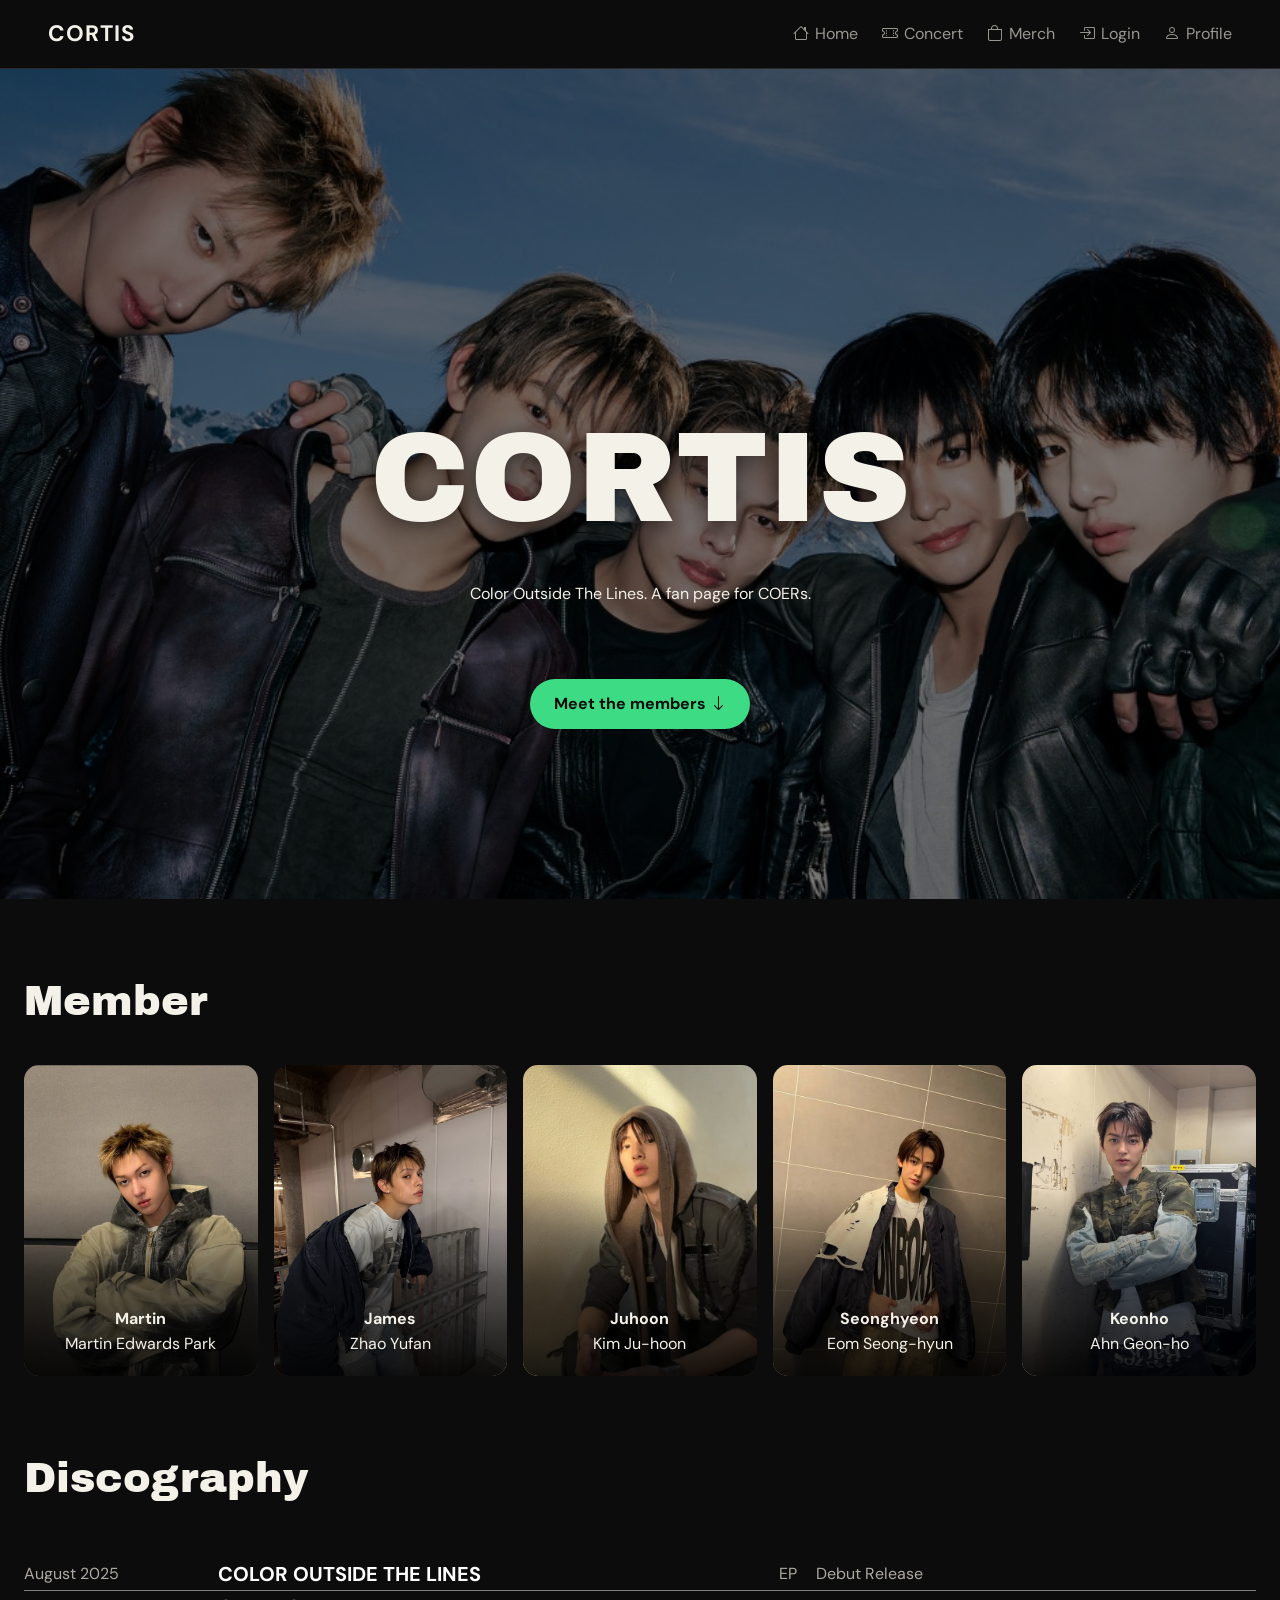
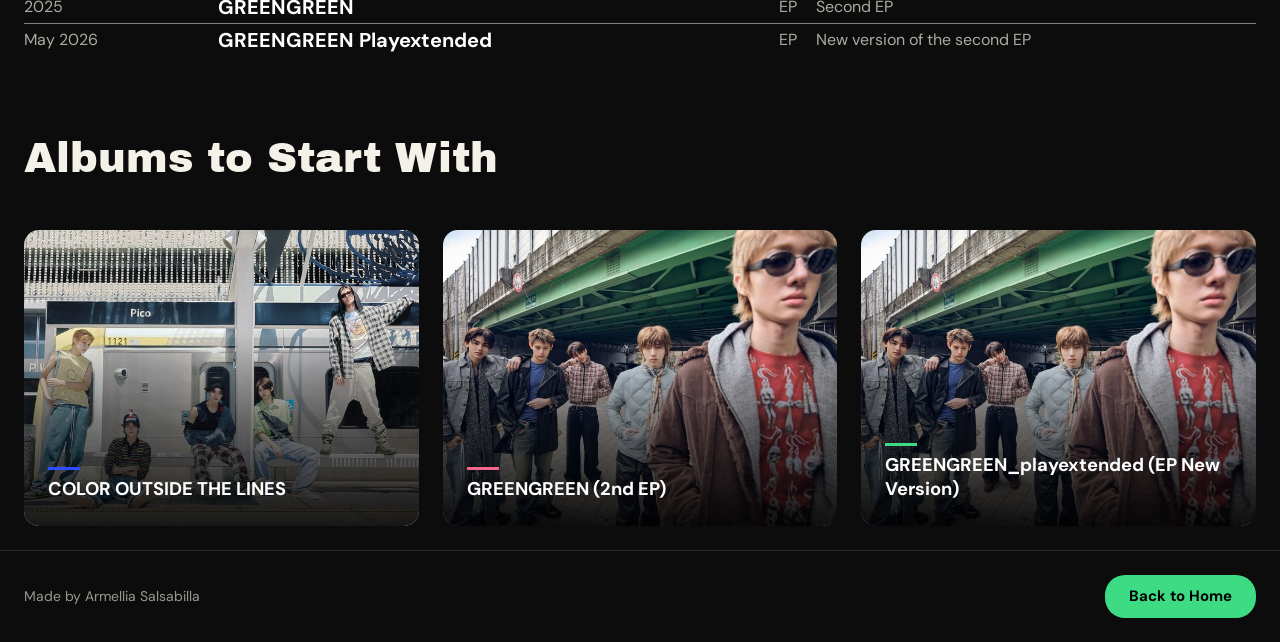
==== index.html @ 617e4e7e "update all" ====
<!DOCTYPE html>
<html lang="id">
<head>
    <meta charset="UTF-8">
    <meta name="viewport" content="width=device-width, initial-scale=1.0">
    <title>Cortis</title>
    <link rel="icon" href="images/logo.png" type="image/png">
    <link rel="preconnect" href="https://fonts.googleapis.com">
    <link rel="preconnect" href="https://fonts.gstatic.com" crossorigin>
    <link rel="stylesheet" href="https://fonts.googleapis.com/css2?family=Archivo+Black&family=DM+Sans:wght@400;700&display=swap">
    <link rel="stylesheet" href="https://cdn.jsdelivr.net/npm/bootstrap-icons@1.11.3/font/bootstrap-icons.min.css">
    <link rel="stylesheet" href="css/style.css">
</head>
<body>
    <header class="navbar">
        <div class="header">
            <div class="left-header"><a href="#home">CORTIS</a></div>
            <nav class="right-navbar">
            <ul>
                <li class="home"><a href="#beranda"><i class="bi bi-house"></i> Home</a></li>
                <li class="home"><a href="concert.html"><i class="bi bi-ticket-perforated"></i> Concert</a></li>
                <li class="home"><a href="merch.html"><i class="bi bi-bag"></i> Merch</a></li>
                <li class="home"><a href="login.html"><i class="bi bi-box-arrow-in-right"></i> Login</a></li>
                <li class="home"><a href="profile.html"><i class="bi bi-person"></i> Profile</a></li>
            </ul>
        </nav>
        </div>
    </header>

    <div class="container">
        <main>
            <section class="hero" id="beranda">
                <img src="images/full-memb.jpeg" alt="Foto grup CORTIS">

                <div class="hero-panel hero-panel-left"></div>
                <div class="hero-panel hero-panel-right"></div>

                <div class="hero-content">
                    <h1>CORTIS</h1>
                    <p>Color Outside The Lines. A fan page for COERs.</p>
                    <a class="btn" href="#anggota">Meet the members <i class="bi bi-arrow-down"></i></a>
                </div>
            </section>

            <section class="member" id="anggota">
                <h3>Member</h3>
                <div class="card-member">
                    <div class="card-martin">
                        <img src="images/martin.jpg" alt="Martin">
                        <strong>Martin</strong>
                        <span>Martin Edwards Park</span>
                    </div>
                    <div class="card-james">
                        <img src="images/james.jpg" alt="">
                        <strong>James</strong>
                        <span>Zhao Yufan</span>
                    </div>
                    <div class="card-juhoon">
                        <img src="images/juhoon.jpg" alt="">
                        <strong>Juhoon</strong>
                        <span>Kim Ju-hoon</span>
                    </div>
                    <div class="card-eom">
                        <img src="images/sean.jpg" alt="">
                        <strong>Seonghyeon</strong>
                        <span>Eom Seong-hyun</span>
                    </div>
                    <div class="card-keonho">
                        <img src="images/keonho.jpg" alt="">
                        <strong>Keonho</strong>
                        <span>Ahn Geon-ho</span>
                    </div>
                </div>
            </section>

            <section class="diskografi" id="diskografi">
                <h3>Discography</h3>
                <div class="table-wrap">
                    <table rules="rows">
                        <tbody>
                            <tr>
                                <td>August 2025</td>
                                <td class="color-outside-the-lines">COLOR OUTSIDE THE LINES</td>
                                <td>EP</td>
                                <td>Debut Release</td>
                            </tr>
                            <tr>
                                <td>2025</td>
                                <td class="greengreen">GREENGREEN</td>
                                <td>EP</td>
                                <td>Second EP</td>
                            </tr>
                            <tr>
                                <td>May 2026</td>
                                <td class="greengreen-new">GREENGREEN Playextended</td>
                                <td>EP</td>
                                <td>New version of the second EP</td>
                            </tr>
                        </tbody>
                    </table>
                </div>
            </section>

            <section class="album">
                <h3>Albums to Start With</h3>
                <div class="card-cortis">
                    <img src="images/album-1.jpg" alt="Cover COLOR OUTSIDE THE LINES">
                    <div class="color-outside-the-lines">COLOR OUTSIDE THE LINES</div>
                </div>
                <div class="card-greengreen">
                    <img src="images/album-2.jpg" alt="Cover GREENGREEN">
                    <div class="greengreen">GREENGREEN (2nd EP)</div>
                </div>
                <div class="card-newgreengreen">
                    <img src="images/album-2.jpg" alt="Cover GREENGREEN Playextended">
                    <div class="greengreen-new">GREENGREEN_playextended (EP New Version)</div>
                </div>
            </section>
        </main>
    </div>

    <footer>
        <p>Made by Armellia Salsabilla</p>
        <a href="#home">Back to Home</a>
    </footer>

</body>
</html>
---- css/style.css ----
:root {
  --bg:       #0c0c0d;
  --surface:  #1a1a1c;
  --line:     #2a2a2c;
  --text:     #f4f1e8;
  --text-dim: #9a978f;
  --yellow:   #ffe14d;
  --blue:     #2f4bff;
  --green:    #3ddc84;
  --rose:     #f0668c;
  --red:      #d9382b;

  --space-1: 8px;
  --space-2: 16px;
  --space-3: 24px;
  --space-4: 48px;
  --space-5: 80px;

  --radius: 8px;
  --container: 1000px;
}

*, *::before, *::after {
  box-sizing: border-box;
  margin: 0;
  padding: 0;
}

html {
  scroll-behavior: smooth;
  scroll-padding-top: 80px;
}

body {
  font-family: "DM Sans", Arial, sans-serif;
  font-size: 16px;
  line-height: 1.6;
  color: var(--text);
  background: var(--bg);
}

h1, h2, h3 {
  font-family: "Archivo Black", "Arial Black", sans-serif;
  font-weight: 400;
  line-height: 1.1;
}

h3 {                          
  font-size: clamp(1.8rem, 4vw, 2.6rem);
  margin-bottom: var(--space-3);
}

img { max-width: 100%; display: block; }
a { color: var(--green); }

.home a {
    display: flex;
    align-items: center;
    gap: 6px;
}

.btn,
footer a {
    display: inline-flex;
    align-items: center;
    gap: 8px;
}

h3 i {
    margin-right: 8px;
    color: var(--green);
}

.navbar {
    position: sticky;
    top: 0;
    z-index: 100;
    background: var(--bg);
    border-bottom: 1px solid var(--line);
    justify-content: center;
}

.hero {
    position: relative;
    min-height: 85vh;
    display: grid;
    place-items: center;
    overflow: hidden;
    background: var(--surface);
    min-height: calc(100vh - 70px);
}

.hero > img {
    position: absolute;       
    inset: 0;             
    width: 100%;
    height: 100%;
    object-fit: cover;   
    object-position: center 30%;        
    z-index: 0;
}

.hero-content {
    display: flex;
    justify-content: center;
    flex-direction: column;
    align-items: center;
    margin: 8rem;
    position: relative;
    z-index: 2;
    text-align: center;
    padding: 0 var(--space-2);
}

.hero-content h1 {
    padding-bottom: 2rem;
    font-size: clamp(3.5rem, 12vw, 8rem);
    text-shadow: 0 4px 24px rgba(0, 0, 0, 0.6);
}

.hero-content p {
    padding-bottom: 3rem;
}

.hero::before {
    content: "";
    position: absolute;
    inset: 0;
    background: rgba(0, 0, 0, 0.5);
    z-index: 1;
}

.header {
    display: flex;
    justify-content: space-between;
    align-items: center;
    padding: var(--space-2) var(--space-4);
}

.left-header a {
  font-size: 1.4rem;
  font-weight: 700;
  letter-spacing: 1px;
  color: var(--text);
  text-decoration: none;
}

.right-navbar ul {
  display: flex;
  gap: var(--space-3);
  list-style: none;
}

.home a {
  color: var(--text-dim);
  text-decoration: none;
}

.home a:hover,
.home a:focus-visible { color: var(--green); }

.btn {
  display: inline-block;
  margin-top: var(--space-3);
  padding: 12px 24px;
  background: var(--green);
  color: var(--bg);
  font-weight: 700;
  text-decoration: none;
  border-radius: 99px;
}

.btn:hover { background: var(--text); }

.member {
    padding: 1.5rem;
    padding-top: 5rem;
}

.card-member {
    display: grid;
    justify-content: center;
    text-align: center;
    grid-template-columns: repeat(5, 1fr); 
    gap: var(--space-2);
    width: 100%;
    padding-top: 1rem;
}

.card-member > div {
    position: relative;
    display: flex;
    flex-direction: column;
    justify-content: flex-end;
    aspect-ratio: 3 / 4;
    overflow: hidden;
    border-radius: 15px;
    padding: 0;
}

.card-member > div::before {
    content: "";
    position: absolute;
    inset: 0;
    z-index: 1;
    background: linear-gradient(
        to top,
        rgba(0, 0, 0, 0.9) 0%,
        rgba(0, 0, 0, 0.6) 30%,
        transparent 60%
    );
}

.card-member img {
    grid-area: 1 / 1 / 4 / 2;
    width: 100%;
    height: 100%;
    position: absolute;
    object-fit: cover;
    object-position: center top;       
    transition: transform 0.3s;
    margin: 0;
}

.card-member strong,
.card-member span {
  position: relative;
  z-index: 2;
  display: block;
}

.card-member span { padding-bottom: 1.2rem; }

.diskografi {
    padding: 1.5rem;
    padding-top: 3.5rem;
    justify-content: center;
    width: 100%;
}

table {
    width: 100%;
    border-collapse: collapse;
}

.color-outside-the-lines, .greengreen, .greengreen-new {
    font-size: 20px;
    font-weight: bold;
    color: white;
}

.table-wrap {
    display: block;
    justify-content: center;
    align-items: center;
    width: 100%;
    padding-top: 2rem;
    overflow-x: auto;
    color: #adaaa0;
}

.album {
    display: grid;
    grid-template-columns: repeat(3, 1fr);
    gap: var(--space-3);
    padding: 1.5rem;
    padding-top: 3.5rem;
}

.album h3 { grid-column: 1 / -1; }

.album > div {
    position: relative;
    display: flex;
    flex-direction: column;
    justify-content: flex-end; 
    aspect-ratio: 4 / 3;   
    overflow: hidden;
    border-radius: 15px;
}

.album img {
    position: absolute;
    inset: 0;
    width: 100%;
    height: 100%;
    object-fit: cover;
    object-position: center;
    transition: transform 0.3s;
}

.album > div:hover img { transform: scale(1.05); }

.album > div::before {
    content: "";
    position: absolute;
    inset: 0;
    z-index: 1;
    background: linear-gradient(
        to top,
        rgba(0, 0, 0, 0.9) 0%,
        rgba(0, 0, 0, 0.5) 35%,
        transparent 65%
    );
}

/* judul album di dalam frame foto */
.album .color-outside-the-lines,
.album .greengreen,
.album .greengreen-new {
    position: relative;
    z-index: 2;
    padding: var(--space-3);
    font-size: 1.15rem;
    line-height: 1.3;
}

.album .color-outside-the-lines::before,
.album .greengreen::before,
.album .greengreen-new::before {
    content: "";
    display: block;
    width: 32px;
    height: 3px;
    margin-bottom: var(--space-1);
    background: var(--blue);
}
.album .greengreen::before     { background: var(--rose); }
.album .greengreen-new::before { background: var(--green); }

footer {
    display: flex;
    justify-content: space-between;
    align-items: center;
    padding: var(--space-3) 0;
    border-top: 1px solid var(--line);
    color: var(--text-dim);
    font-size: 14px;
    padding-left: 1.5rem;
    padding-right: 1.5rem;
}

footer a {
    background: var(--green);
    border-radius: 20px;
    color: black;
    padding: 0.6rem 1.5rem;
    text-decoration: none;
    font-weight: bold;
    font-size: 15px;
}
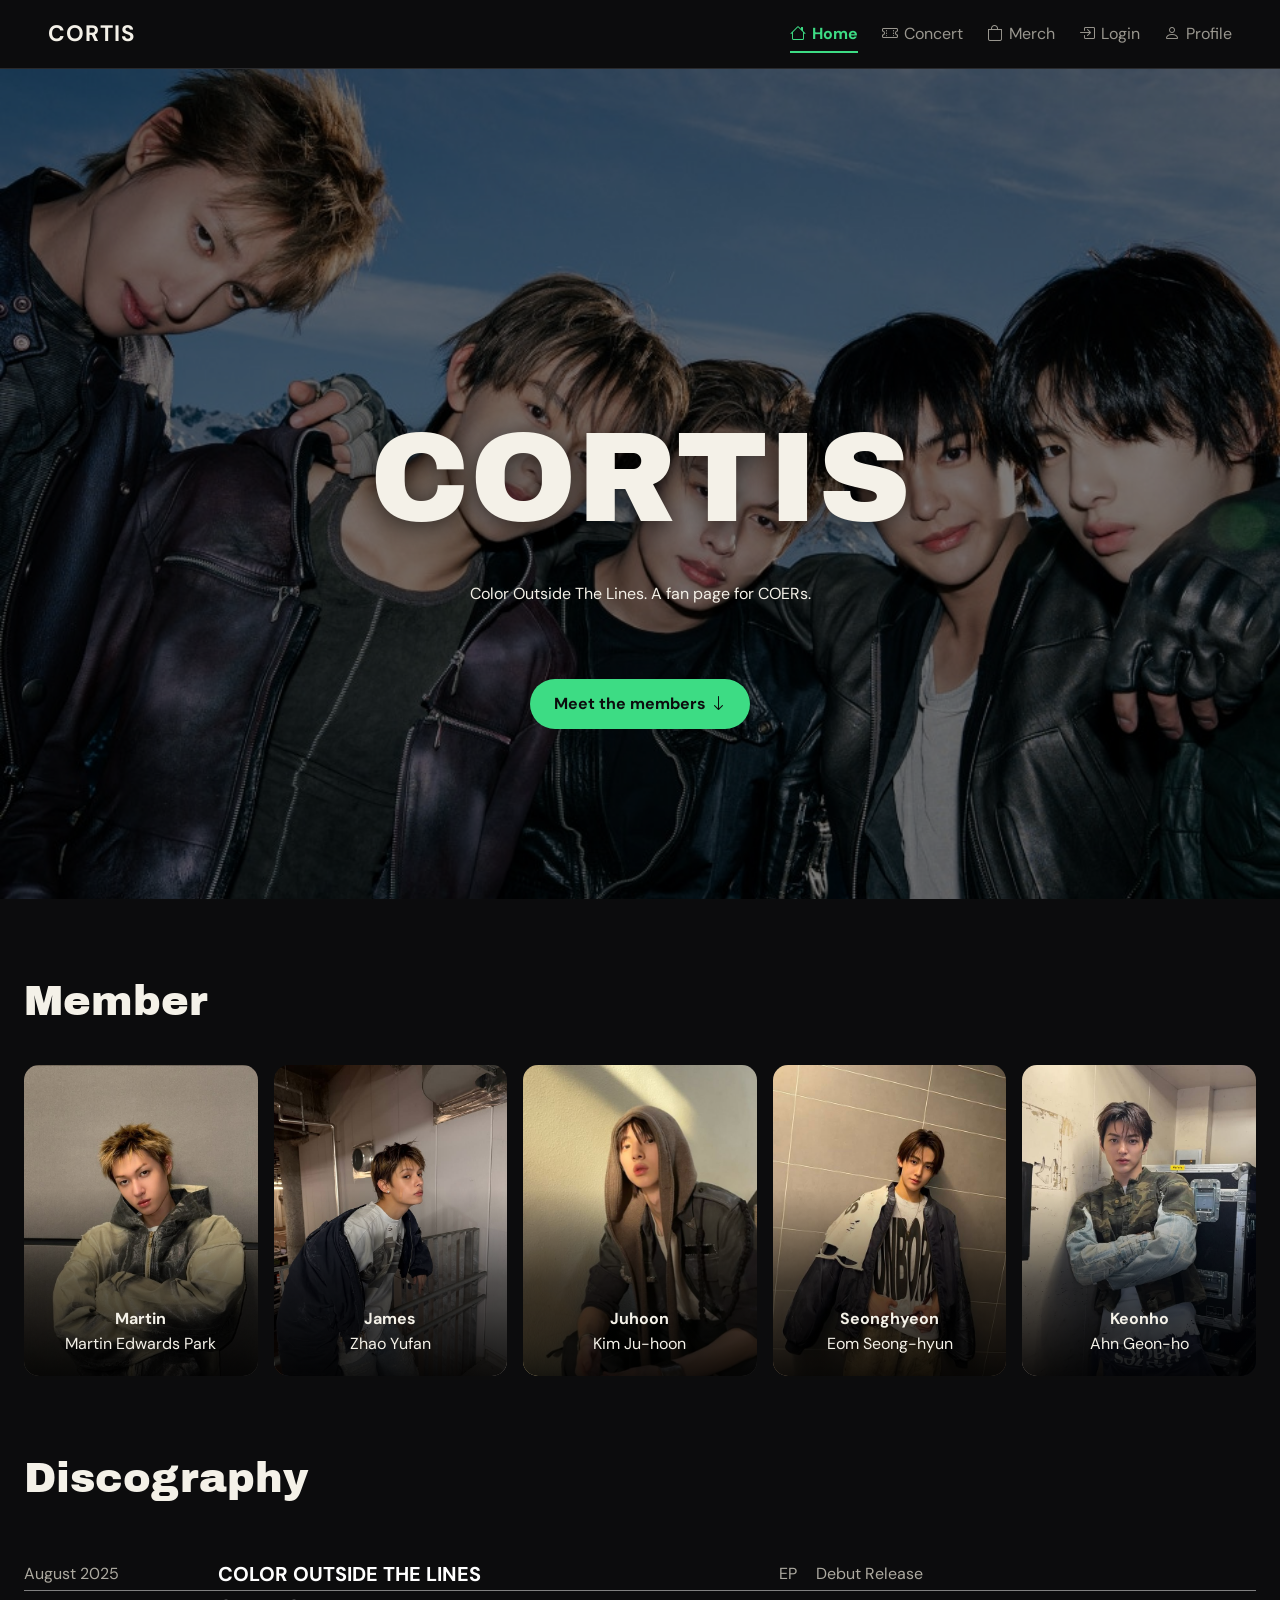
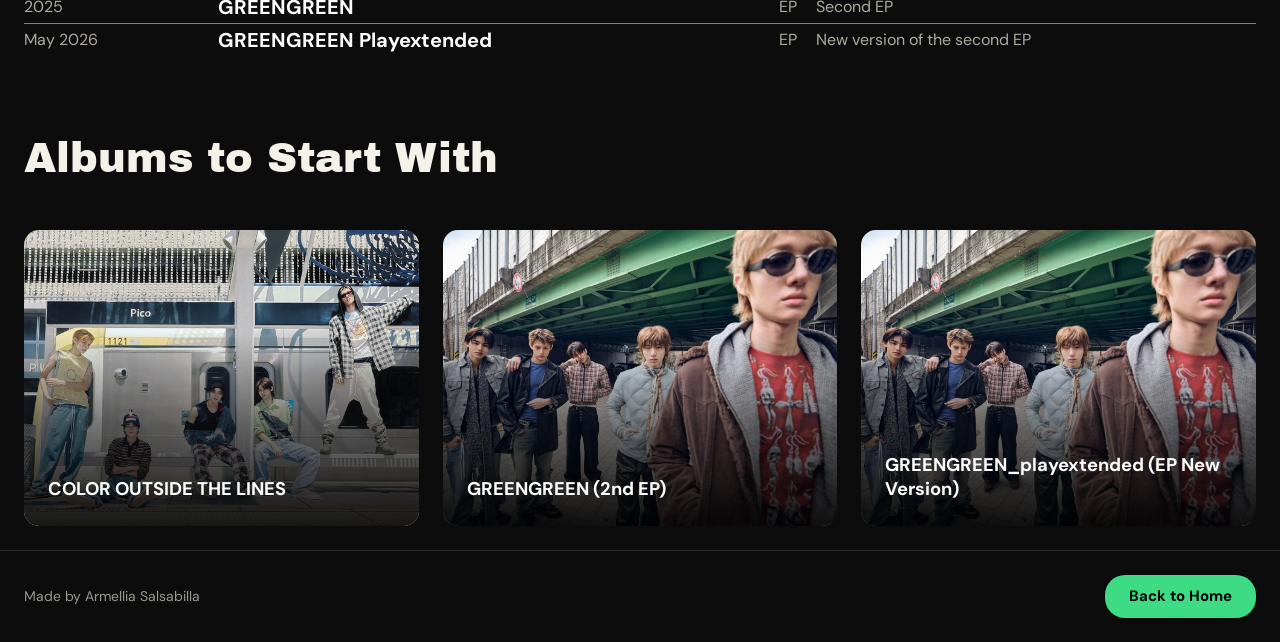
==== commit 14e28b26: "update all" ====
--- a/index.html
+++ b/index.html
@@ -17,7 +17,7 @@
             <div class="left-header"><a href="#home">CORTIS</a></div>
             <nav class="right-navbar">
             <ul>
-                <li class="home"><a href="#beranda"><i class="bi bi-house"></i> Home</a></li>
+                <li class="home"><a href="index.html" aria-current="page"><i class="bi bi-house"></i> Home</a></li>
                 <li class="home"><a href="concert.html"><i class="bi bi-ticket-perforated"></i> Concert</a></li>
                 <li class="home"><a href="merch.html"><i class="bi bi-bag"></i> Merch</a></li>
                 <li class="home"><a href="login.html"><i class="bi bi-box-arrow-in-right"></i> Login</a></li>
--- a/css/style.css
+++ b/css/style.css
@@ -57,6 +57,27 @@
     display: flex;
     align-items: center;
     gap: 6px;
+    color: var(--text-dim);
+    text-decoration: none;
+}
+
+.home a:hover,
+.home a:focus-visible { color: var(--green); }
+
+.home a[aria-current="page"] {
+    position: relative;
+    color: var(--green);
+    font-weight: 700;
+}
+
+.home a[aria-current="page"]::after {
+    content: "";
+    position: absolute;
+    left: 0;
+    right: 0;
+    bottom: -6px;
+    height: 2px;
+    background: var(--green);
 }
 
 .btn,
@@ -170,7 +191,7 @@
   border-radius: 99px;
 }
 
-.btn:hover { background: var(--text); }
+.btn:hover { background: var(--red); }
 
 .member {
     padding: 1.5rem;
@@ -265,6 +286,7 @@
     gap: var(--space-3);
     padding: 1.5rem;
     padding-top: 3.5rem;
+    cursor: pointer;
 }
 
 .album h3 { grid-column: 1 / -1; }
@@ -304,7 +326,6 @@
     );
 }
 
-/* judul album di dalam frame foto */
 .album .color-outside-the-lines,
 .album .greengreen,
 .album .greengreen-new {
@@ -314,19 +335,6 @@
     font-size: 1.15rem;
     line-height: 1.3;
 }
-
-.album .color-outside-the-lines::before,
-.album .greengreen::before,
-.album .greengreen-new::before {
-    content: "";
-    display: block;
-    width: 32px;
-    height: 3px;
-    margin-bottom: var(--space-1);
-    background: var(--blue);
-}
-.album .greengreen::before     { background: var(--rose); }
-.album .greengreen-new::before { background: var(--green); }
 
 footer {
     display: flex;
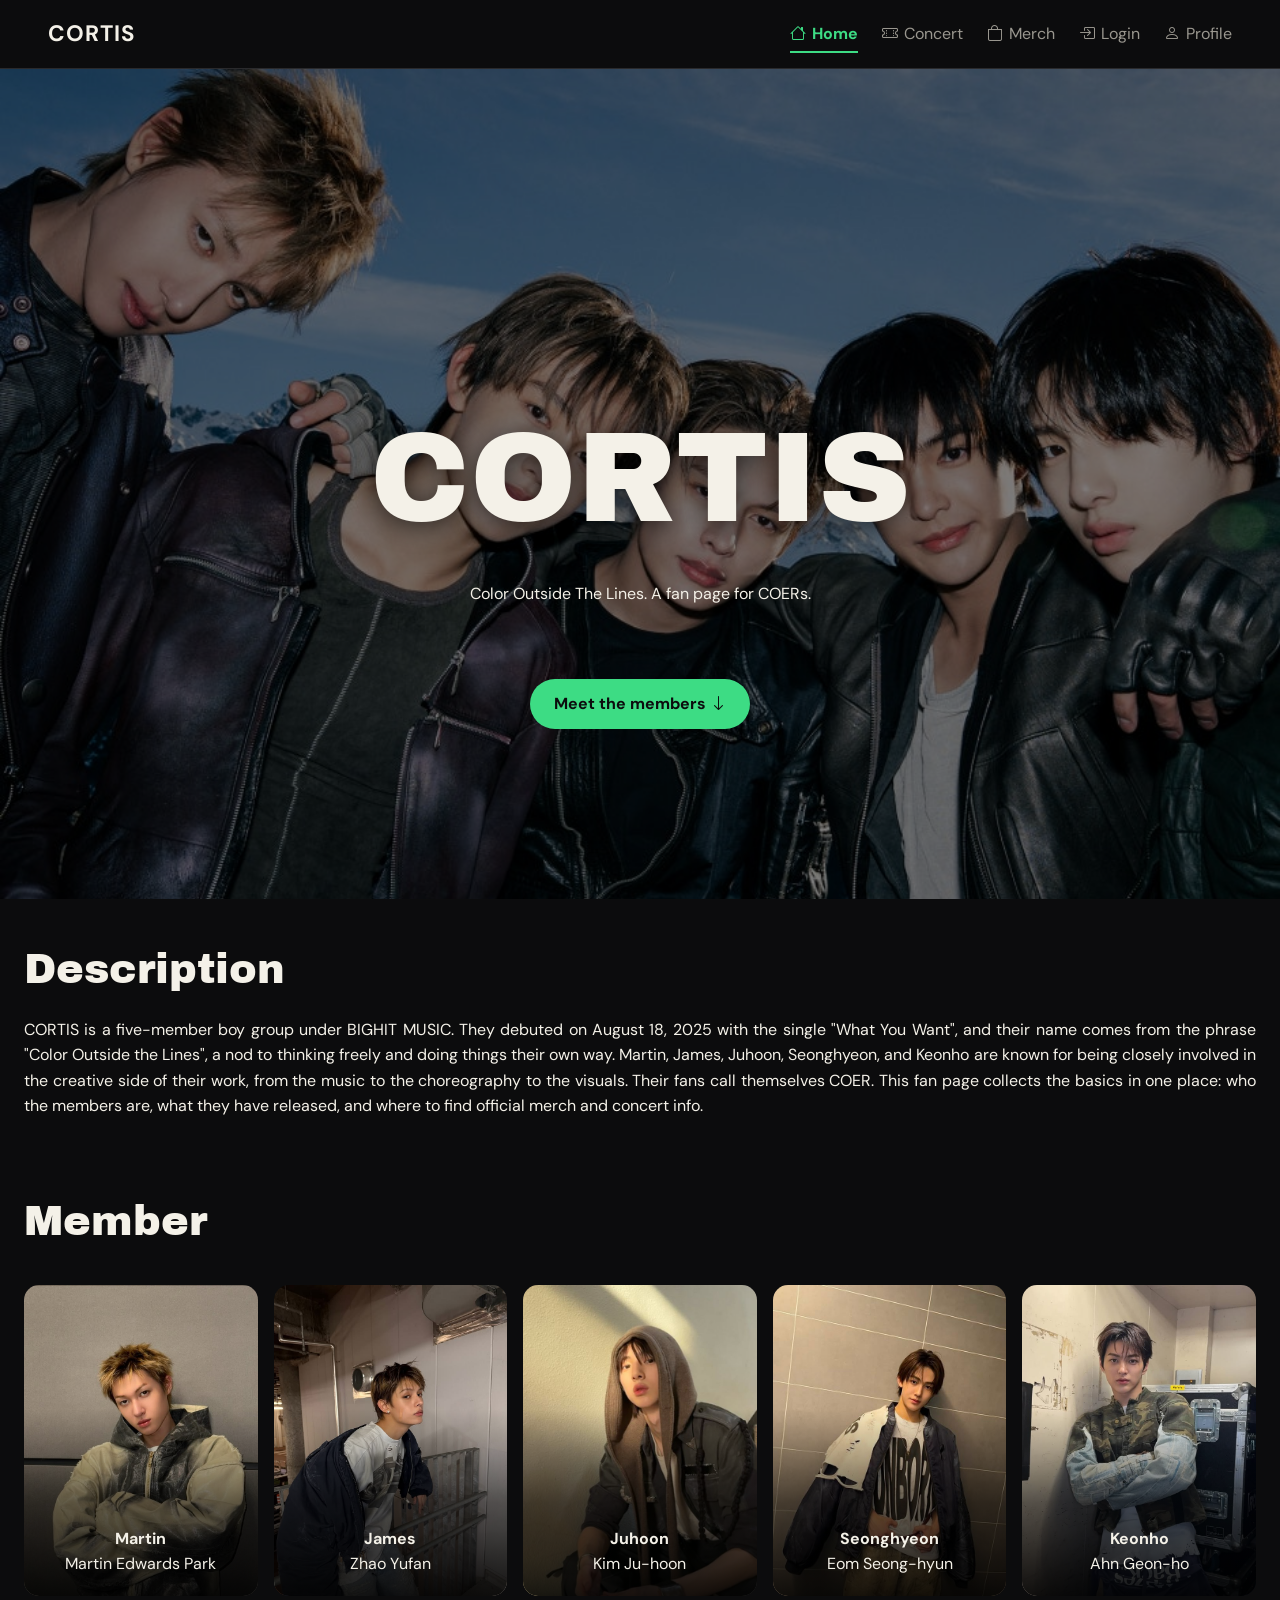
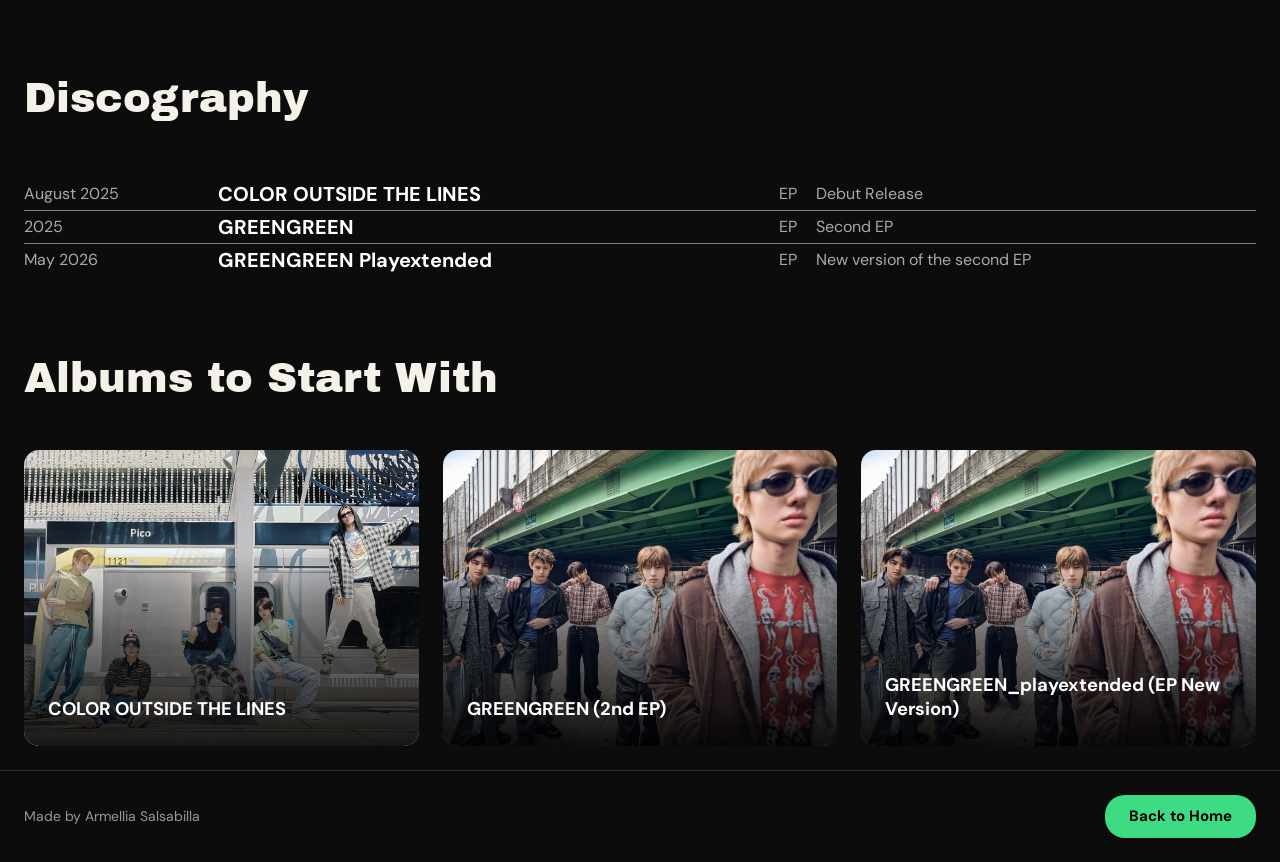
==== commit e92d710d: "update" ====
--- a/index.html
+++ b/index.html
@@ -40,6 +40,11 @@
                     <p>Color Outside The Lines. A fan page for COERs.</p>
                     <a class="btn" href="#anggota">Meet the members <i class="bi bi-arrow-down"></i></a>
                 </div>
+            </section>
+
+            <section class="deskripsi">
+                <h3>Description</h3>
+                <p>CORTIS is a five-member boy group under BIGHIT MUSIC. They debuted on August 18, 2025 with the single "What You Want", and their name comes from the phrase "Color Outside the Lines", a nod to thinking freely and doing things their own way. Martin, James, Juhoon, Seonghyeon, and Keonho are known for being closely involved in the creative side of their work, from the music to the choreography to the visuals. Their fans call themselves COER. This fan page collects the basics in one place: who the members are, what they have released, and where to find official merch and concert info.</p>
             </section>
 
             <section class="member" id="anggota">
--- a/css/style.css
+++ b/css/style.css
@@ -193,6 +193,13 @@
 
 .btn:hover { background: var(--red); }
 
+.deskripsi {
+    padding-top: 3rem;
+    padding-left: 1.5rem;
+    padding-right: 1.5rem;
+    text-align: justify;
+}
+
 .member {
     padding: 1.5rem;
     padding-top: 5rem;
